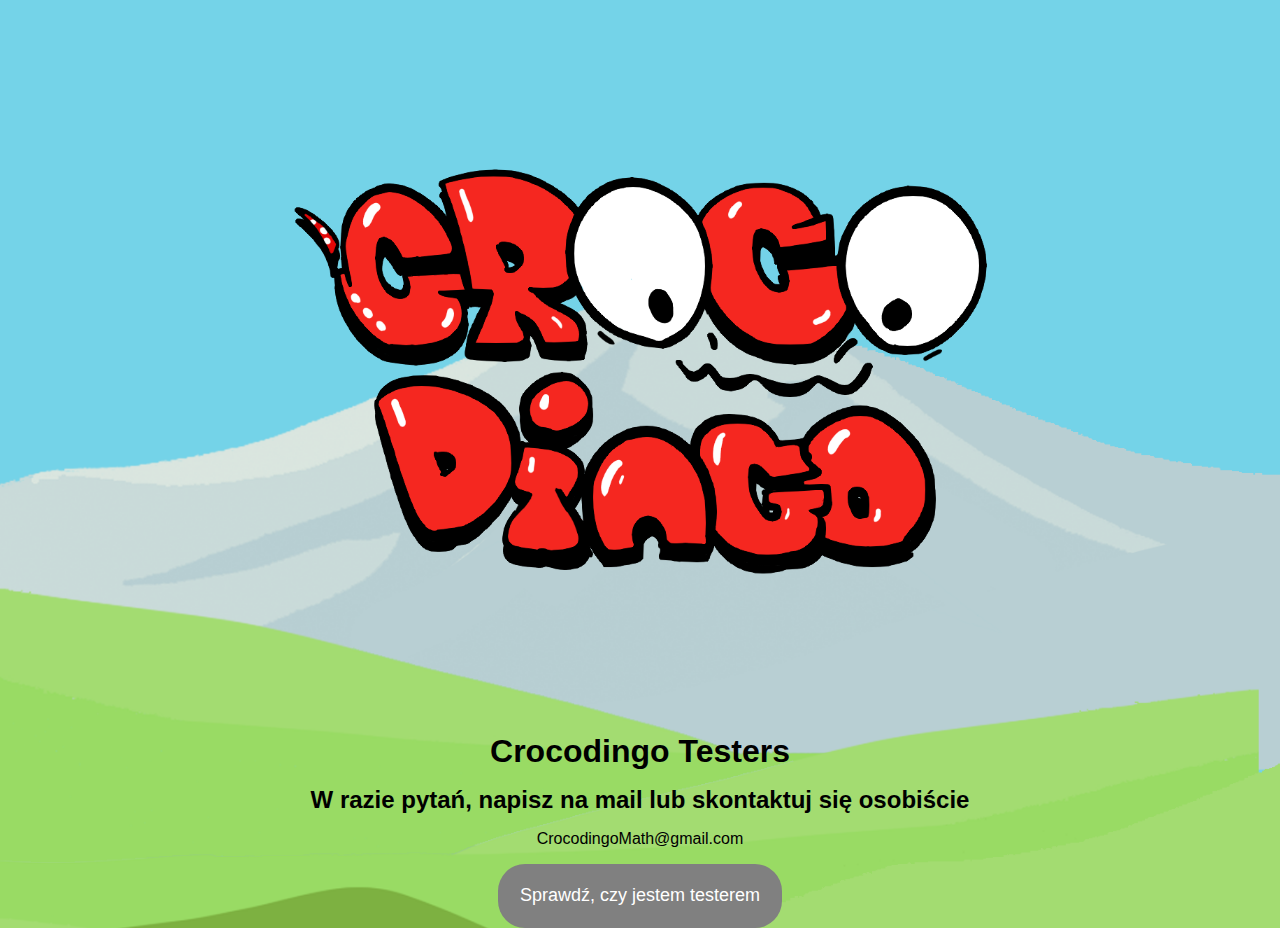
==== index.html @ 9077fbbf "Update index.html" ====
<!DOCTYPE html>
<html lang="en">
<head>
    <meta charset="UTF-8">
    <meta name="viewport" content="width=device-width, initial-scale=1.0">
    <title>Crocodingo</title>
    <link rel="stylesheet" href="style.css" />
    <link rel="icon" type="image/x-icon" href="/imgs/corcodoingo.png">
</head>
<body>
    <div>
        <img src="./imgs/corcodoingo.png" alt="crocodingo" />
        <h1>Crocodingo Testers</h1>
        <h2>W razie pytań, napisz na mail lub skontaktuj się osobiście</h2>
        <p>CrocodingoMath@gmail.com</p>
        <a href="https://play.google.com/apps/internaltest/4701530019733300821">Sprawdź, czy jestem testerem</a>
    </div>
</body>
</html>
---- style.css ----
* {
  margin: 0;
}

html {
  display: flex;
  flex-direction: column;
  align-items: center;
  font-family: "Trebuchet MS", "Lucida Sans Unicode", "Lucida Grande", "Lucida Sans", Arial, sans-serif;
  background-image: url("./imgs/tlobezwody.png");
  background-repeat: no-repeat;
  background-position: top;
  background-size: cover;
}

div {
  height: 100vh;
  display: flex;
  flex-direction: column;
  align-items: center;
  gap: 1em;
}
div img {
  width: 70%;
}
div a {
  display: block;
  text-decoration: none;
  background-color: gray;
  color: white;
  padding: 1.2em;
  border-radius: 1.5em;
  font-size: large;
}/*# sourceMappingURL=style.css.map */
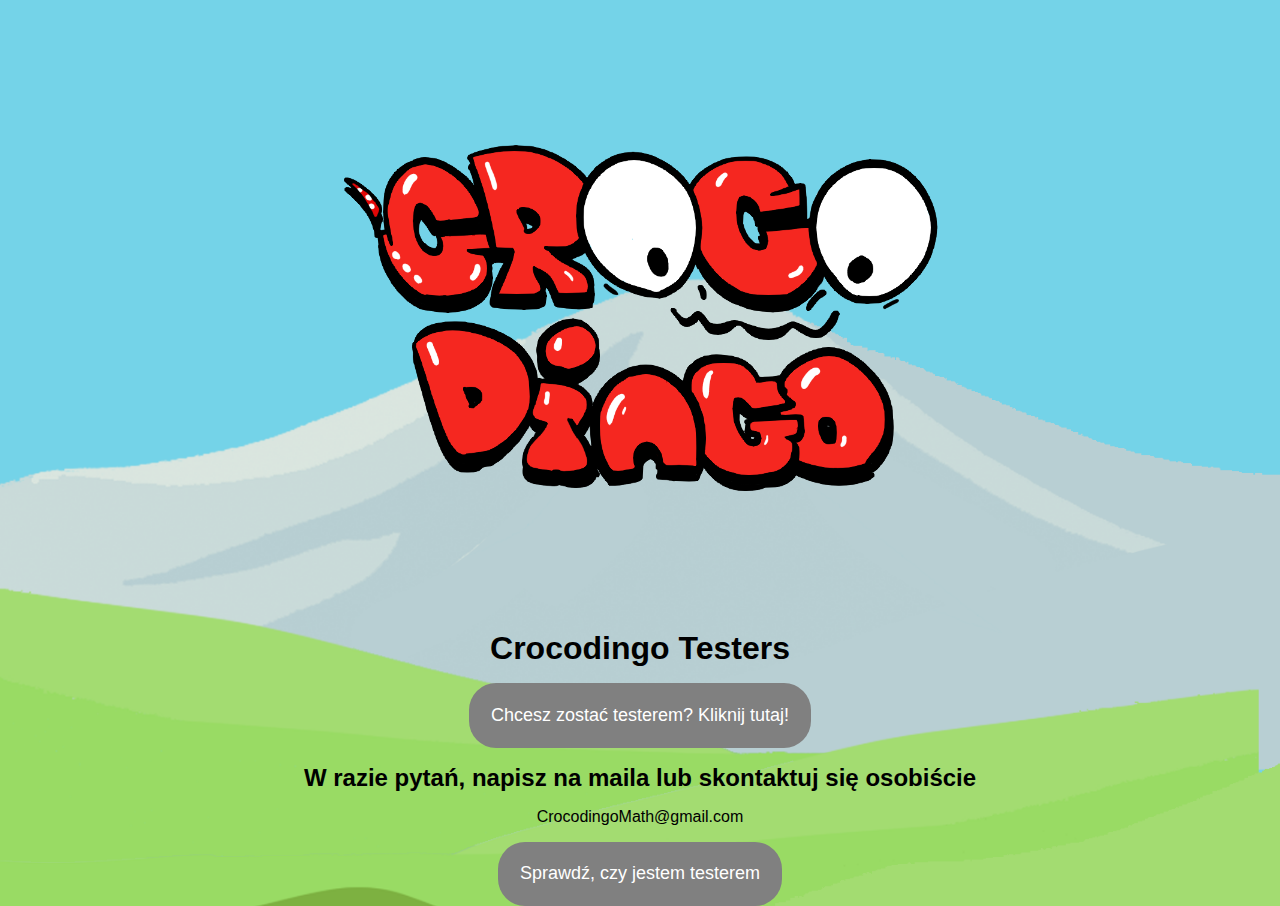
==== commit ad368867: "Update index.html" ====
--- a/index.html
+++ b/index.html
@@ -11,7 +11,8 @@
     <div>
         <img src="./imgs/corcodoingo.png" alt="crocodingo" />
         <h1>Crocodingo Testers</h1>
-        <h2>W razie pytań, napisz na mail lub skontaktuj się osobiście</h2>
+        <a href="https://docs.google.com/forms/d/e/1FAIpQLSfS8l5tmMw5cBd4NJMPCqVlQpA24VnbEKtlPQnazrOctA3NIg/viewform">Chcesz zostać testerem? Kliknij tutaj!</a>
+        <h2>W razie pytań, napisz na maila lub skontaktuj się osobiście</h2>
         <p>CrocodingoMath@gmail.com</p>
         <a href="https://play.google.com/apps/internaltest/4701530019733300821">Sprawdź, czy jestem testerem</a>
     </div>
--- a/style.css
+++ b/style.css
@@ -21,7 +21,7 @@
   gap: 1em;
 }
 div img {
-  width: 70%;
+  width: 60%;
 }
 div a {
   display: block;
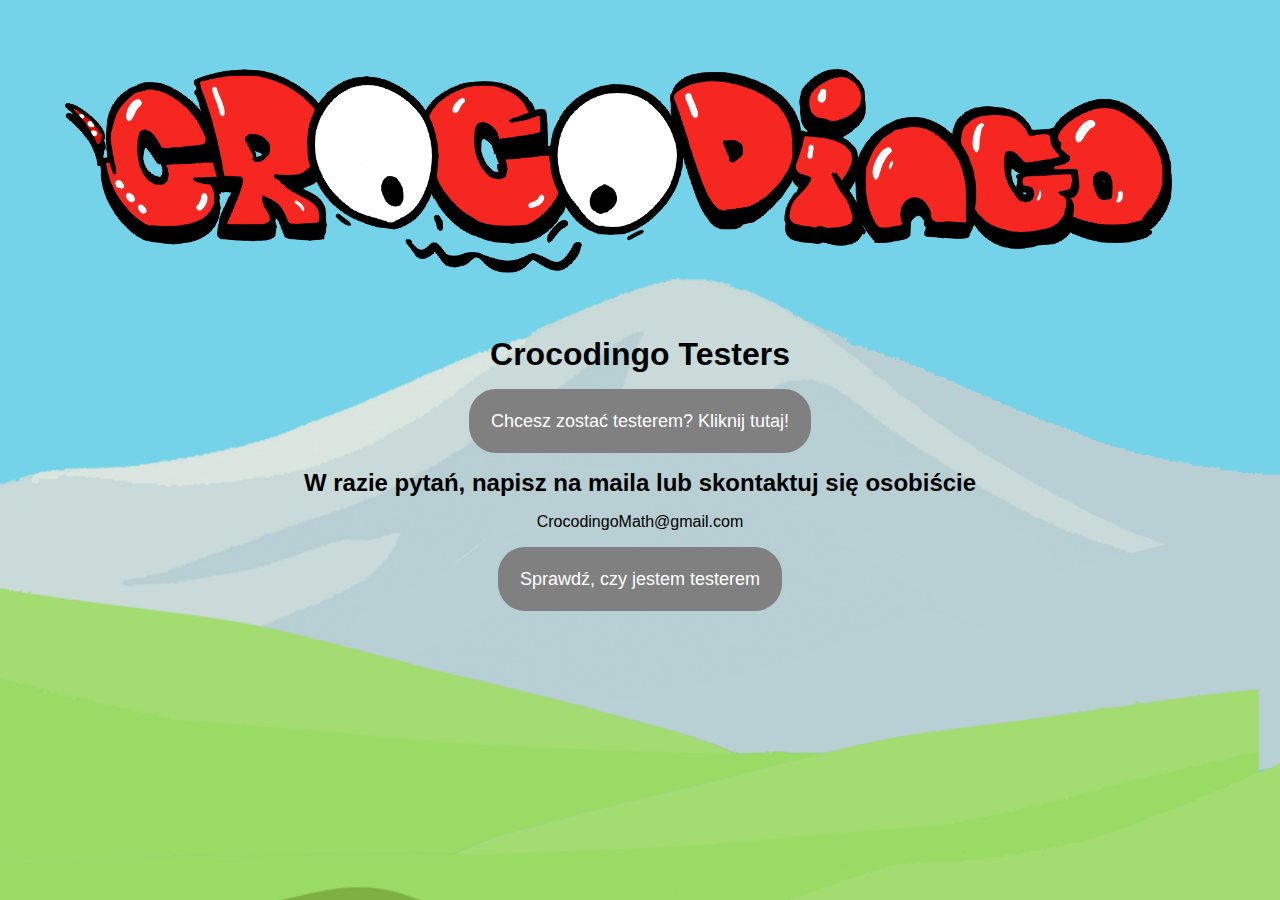
==== commit 2d5a0d8b: "Update index.html" ====
--- a/index.html
+++ b/index.html
@@ -3,6 +3,10 @@
 <head>
     <meta charset="UTF-8">
     <meta name="viewport" content="width=device-width, initial-scale=1.0">
+    <meta name="robots" content="index, follow">
+    <meta name="keywords" content="Matematyka,Matura z matematyki,Systematyczna nauka,Ćwiczenia matematyczne,Rozwiązywanie zadań,Przygotowanie do egzaminu,Matematyczne wyzwania,Crocodingo, Narzędzie edukacyjne,Testy matematyczne,Algorytmy matematyczne,Zadania maturalne,Efektywna nauka,Pomoc w nauce,Aplikacja edukacyjna">
+    <meta name="description" content="Crocodingo to aplikacja pomagająca w systematycznej nauce do matury z matematyki, bądź z nami!">
+    <meta property="og:image" content="tlobezwody.png">
     <title>Crocodingo</title>
     <link rel="stylesheet" href="style.css" />
     <link rel="icon" type="image/x-icon" href="/imgs/corcodoingo.png">
--- a/style.css
+++ b/style.css
@@ -21,7 +21,7 @@
   gap: 1em;
 }
 div img {
-  width: 60%;
+  width: 100%;
 }
 div a {
   display: block;
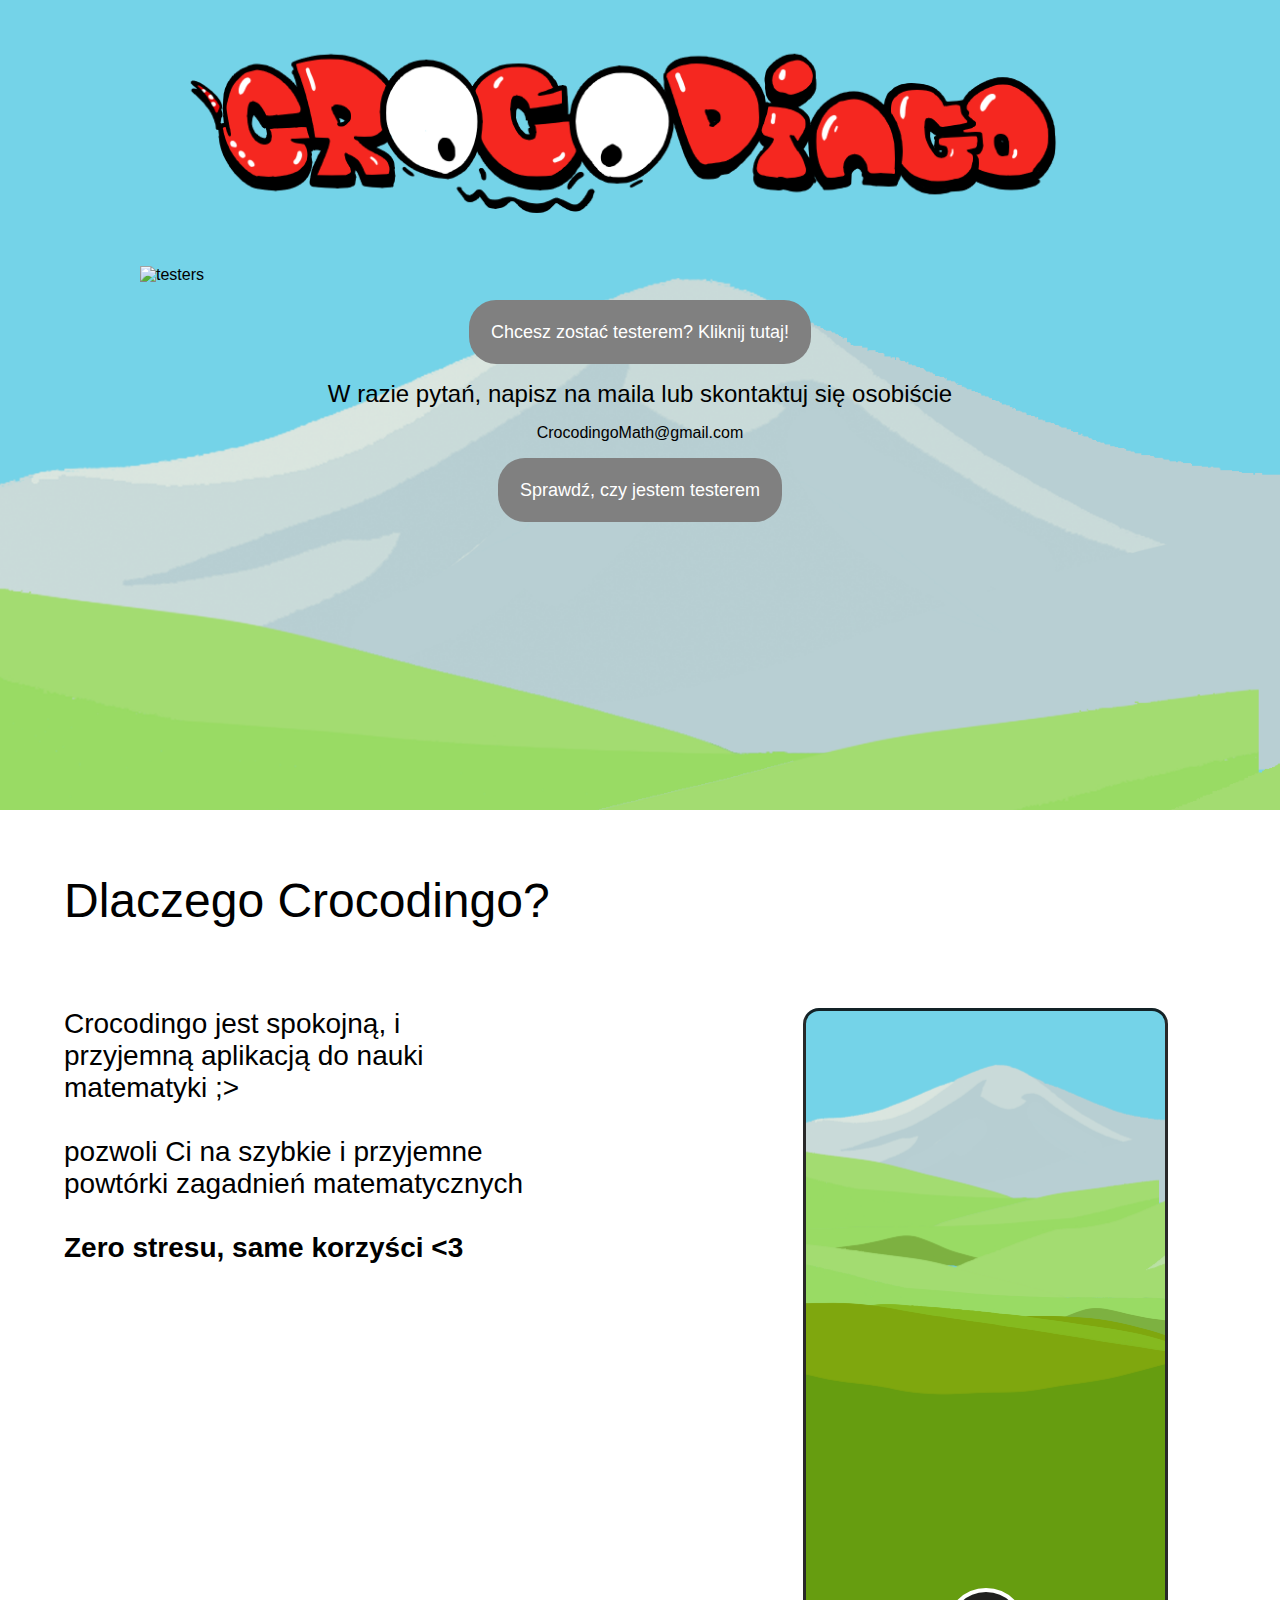
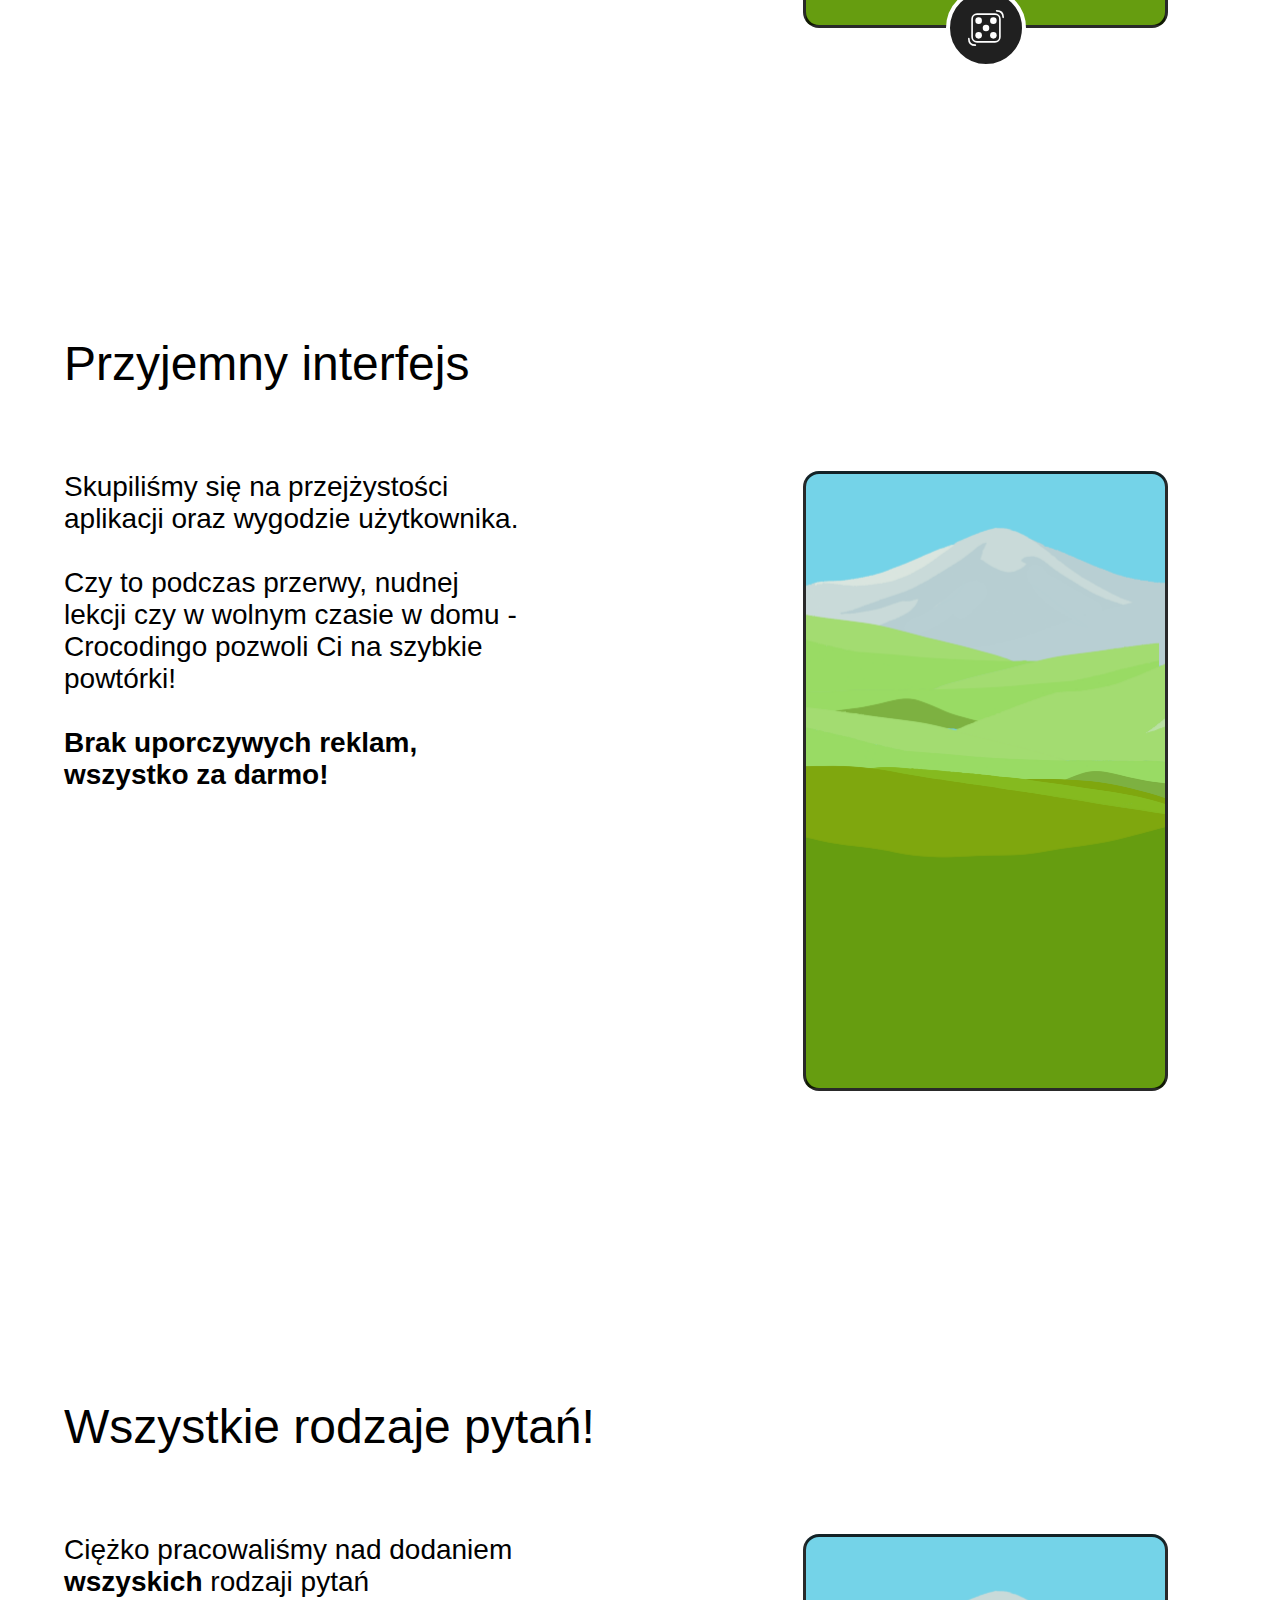
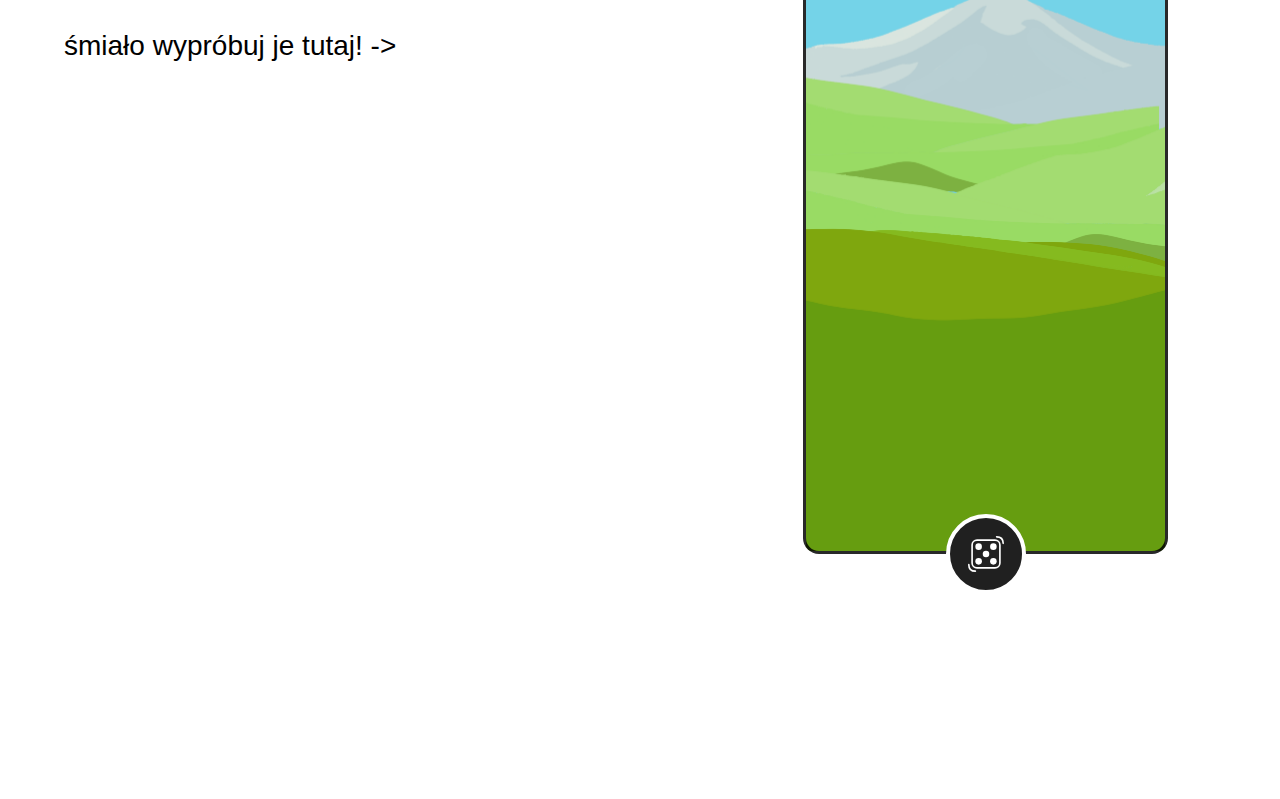
==== commit 983e808c: "[NEW] dodano nowe zdj" ====
--- a/index.html
+++ b/index.html
@@ -10,15 +10,115 @@
     <title>Crocodingo</title>
     <link rel="stylesheet" href="style.css" />
     <link rel="icon" type="image/x-icon" href="/imgs/corcodoingo.png">
+    <script src="script.js"></script>
 </head>
-<body>
-    <div>
+<body onload="init()">
+    <div class="center">
         <img src="./imgs/corcodoingo.png" alt="crocodingo" />
-        <h1>Crocodingo Testers</h1>
+        <img src="./imgs/testers.png" alt="testers" />
         <a href="https://docs.google.com/forms/d/e/1FAIpQLSfS8l5tmMw5cBd4NJMPCqVlQpA24VnbEKtlPQnazrOctA3NIg/viewform">Chcesz zostać testerem? Kliknij tutaj!</a>
         <h2>W razie pytań, napisz na maila lub skontaktuj się osobiście</h2>
         <p>CrocodingoMath@gmail.com</p>
         <a href="https://play.google.com/apps/internaltest/4701530019733300821">Sprawdź, czy jestem testerem</a>
     </div>
+    <div class="showcase">
+        <h1>Dlaczego Crocodingo?</h1>
+        <div class="showcase-layout">
+            <section>
+                <h2>Crocodingo jest spokojną, i przyjemną aplikacją do nauki matematyki ;&gt
+                    <br><br>
+                    pozwoli Ci na szybkie i przyjemne powtórki zagadnień matematycznych
+                    <br><br><b>Zero stresu, same korzyści &lt3</b>
+                </h2>
+            </section>
+            <section>
+                <section class="showcase-display-roll">
+                    <div class="showcase-display bg-img" style="background-image: url('./imgs/tlobezwody.png');">
+                        <img id="croco" src="./imgs/logo.png" alt="cerwone croco" onclick="krokodyl_mrugaj()">
+                        <img id="czapka" alt="cerwone croco" onclick="krokodyl_mrugaj()">
+                    </div>
+                    <div class="dice">
+                        <button onclick="random_hat();rotate(this)">
+                            <svg width="36" height="36" stroke-linecap="round" stroke-linejoin="round" stroke-width="0.125em" viewBox="0 0 44 44" fill="none" xmlns="http://www.w3.org/2000/svg">
+                                <rect x="5" y="5" width="34" height="34" rx="6" stroke="white" stroke-width="2"/>
+                                <circle cx="13" cy="31" r="4" fill="white"/>
+                                <circle cx="13" cy="13" r="4" fill="white"/>
+                                <circle cx="31" cy="31" r="4" fill="white"/>
+                                <circle cx="31" cy="13" r="4" fill="white"/>
+                                <circle cx="22" cy="22" r="4" fill="white"/>
+                                <path d="M9 43C1.68571 43 1.00003 37.8571 1 35" stroke="white" stroke-width="2" stroke-linecap="round"/>
+                                <path d="M35 1C42.3143 1 43 6.14286 43 9" stroke="white" stroke-width="2" stroke-linecap="round"/>
+                                </svg>
+                        </button>
+                    </div>
+                </section>      
+            </section>
+        </div>
+    </div>
+    <div class="showcase">
+        <h1>Przyjemny interfejs</h1>
+        <div class="showcase-layout">
+            <section>
+                <h2>Skupiliśmy się na przejżystości aplikacji oraz wygodzie użytkownika.
+                    <br><br>
+                    Czy to podczas przerwy, nudnej lekcji czy w wolnym czasie w domu - Crocodingo pozwoli Ci na szybkie powtórki!
+                    <br><br><b>Brak uporczywych reklam, wszystko za darmo!</b>
+                </h2>
+            </section>
+            <section>
+                <section class="showcase-display-roll">
+                    <div class="showcase-display bg-img" style="background-image: url('./imgs/tlobezwody.png');">
+                        <img src="" alt="cerwone croco">
+                    </div>
+                    <div class="dice" style="opacity: 0;">
+                        <button style="cursor:auto;">
+                            <svg width="36" height="36" stroke-linecap="round" stroke-linejoin="round" stroke-width="0.125em" viewBox="0 0 44 44" fill="none" xmlns="http://www.w3.org/2000/svg">
+                                <rect x="5" y="5" width="34" height="34" rx="6" stroke="white" stroke-width="2"/>
+                                <circle cx="13" cy="31" r="4" fill="white"/>
+                                <circle cx="13" cy="13" r="4" fill="white"/>
+                                <circle cx="31" cy="31" r="4" fill="white"/>
+                                <circle cx="31" cy="13" r="4" fill="white"/>
+                                <circle cx="22" cy="22" r="4" fill="white"/>
+                                <path d="M9 43C1.68571 43 1.00003 37.8571 1 35" stroke="white" stroke-width="2" stroke-linecap="round"/>
+                                <path d="M35 1C42.3143 1 43 6.14286 43 9" stroke="white" stroke-width="2" stroke-linecap="round"/>
+                                </svg>
+                        </button>
+                    </div>
+                </section>      
+            </section>
+        </div>
+    </div>
+    <div class="showcase">
+        <h1>Wszystkie rodzaje pytań!</h1>
+        <div class="showcase-layout">
+            <section>
+                <h2>Ciężko pracowaliśmy nad dodaniem <b>wszyskich</b> rodzaji pytań
+                    <br><br>
+                    śmiało wypróbuj je tutaj! ->
+                </h2>
+            </section>
+            <section>
+                <section class="showcase-display-roll">
+                    <div class="showcase-display bg-img" style="background-image: url('./imgs/tlobezwody.png');">
+                        <img src="" alt="cerwone croco">
+                    </div>
+                    <div class="dice">
+                        <button>
+                            <svg width="36" height="36" stroke-linecap="round" stroke-linejoin="round" stroke-width="0.125em" viewBox="0 0 44 44" fill="none" xmlns="http://www.w3.org/2000/svg">
+                                <rect x="5" y="5" width="34" height="34" rx="6" stroke="white" stroke-width="2"/>
+                                <circle cx="13" cy="31" r="4" fill="white"/>
+                                <circle cx="13" cy="13" r="4" fill="white"/>
+                                <circle cx="31" cy="31" r="4" fill="white"/>
+                                <circle cx="31" cy="13" r="4" fill="white"/>
+                                <circle cx="22" cy="22" r="4" fill="white"/>
+                                <path d="M9 43C1.68571 43 1.00003 37.8571 1 35" stroke="white" stroke-width="2" stroke-linecap="round"/>
+                                <path d="M35 1C42.3143 1 43 6.14286 43 9" stroke="white" stroke-width="2" stroke-linecap="round"/>
+                                </svg>
+                        </button>
+                    </div>
+                </section>      
+            </section>
+        </div>
+    </div>
 </body>
 </html>
--- a/style.css
+++ b/style.css
@@ -1,29 +1,32 @@
 * {
   margin: 0;
+  font-family: "Trebuchet MS", "Lucida Sans Unicode", "Lucida Grande", "Lucida Sans", Arial, sans-serif;
 }
 
-html {
+h1, h2, h3, h4, h5, h6 {
+  font-weight: normal;
+}
+
+.center {
   display: flex;
   flex-direction: column;
   align-items: center;
-  font-family: "Trebuchet MS", "Lucida Sans Unicode", "Lucida Grande", "Lucida Sans", Arial, sans-serif;
+  height: 90vh;
+  width: 100%;
   background-image: url("./imgs/tlobezwody.png");
   background-repeat: no-repeat;
   background-position: top;
   background-size: cover;
-}
-
-div {
-  height: 100vh;
-  display: flex;
   flex-direction: column;
   align-items: center;
   gap: 1em;
+  min-height: 800px;
 }
-div img {
+.center img {
   width: 100%;
+  max-width: 1000px;
 }
-div a {
+.center a {
   display: block;
   text-decoration: none;
   background-color: gray;
@@ -31,4 +34,120 @@
   padding: 1.2em;
   border-radius: 1.5em;
   font-size: large;
-}/*# sourceMappingURL=style.css.map */
+}
+
+@media screen and (max-width: 1000px) {
+  .showcase {
+    min-height: 900px;
+  }
+}
+#croco, #czapka {
+  cursor: pointer;
+}
+
+.showcase {
+  padding-top: 7vh;
+  height: 90vh;
+  width: 90%;
+  max-width: 1420px;
+  min-height: 1000px;
+  margin: auto;
+}
+@media screen and (max-width: 1000px) {
+  .showcase .showcase-layout {
+    margin-top: 5em;
+    margin-bottom: 5em;
+    display: flex;
+    flex-direction: column;
+    gap: 2em;
+    height: 70%;
+  }
+  .showcase section {
+    width: 100%;
+    display: flex;
+    justify-content: center;
+  }
+  .showcase .showcase-display {
+    width: 100%;
+    max-width: 300px;
+  }
+}
+@media screen and (min-width: 1000px) {
+  .showcase .showcase-layout {
+    margin-top: 5em;
+    margin-bottom: 5em;
+    display: flex;
+    justify-content: space-between;
+    height: 70%;
+  }
+  .showcase .showcase-display {
+    float: right;
+  }
+  .showcase section {
+    width: 40%;
+  }
+}
+.showcase h1 {
+  font-size: 48px;
+}
+.showcase h2 {
+  font-size: 28px;
+}
+.showcase section {
+  height: 100%;
+}
+.showcase .showcase-display-roll {
+  width: 100%;
+  display: flex;
+  flex-direction: column;
+  align-items: center;
+}
+.showcase .showcase-display {
+  height: calc(100% - 2.4em);
+  display: block;
+  position: relative;
+  justify-content: center;
+  align-items: center;
+  border: 0.2em solid rgba(0, 0, 0, 0.838);
+  border-radius: 1em;
+  overflow: hidden;
+  padding: 1em;
+  aspect-ratio: 9/16;
+}
+.showcase .showcase-display img {
+  position: absolute;
+  width: 90%;
+  transform: translate(-50%, -50%);
+  left: 50%;
+  bottom: -5%;
+  transition: 0.33s;
+}
+.showcase .dice {
+  position: relative;
+  bottom: 2.5em;
+}
+.showcase .dice button {
+  width: 6em;
+  height: 6em;
+  border: 0.3em solid rgb(255, 255, 255);
+  border-radius: 100%;
+  transition: 0.5s cubic-bezier(0.68, -0.55, 0.265, 1.55);
+  display: flex;
+  align-items: center;
+  justify-content: center;
+  background-color: rgb(32, 32, 32);
+  cursor: pointer;
+}
+.showcase .dice button:hover {
+  transform: scale(1.2) translateZ(0px);
+  border: 0 solid rgb(0, 0, 0);
+}
+.showcase .dice svg {
+  transition: 2s cubic-bezier(0.09, 0.74, 0.01, 1.01);
+}
+
+.bg-img {
+  background-repeat: no-repeat;
+  background-position: bottom;
+  background-size: cover;
+}/*# sourceMappingURL=style.css.map */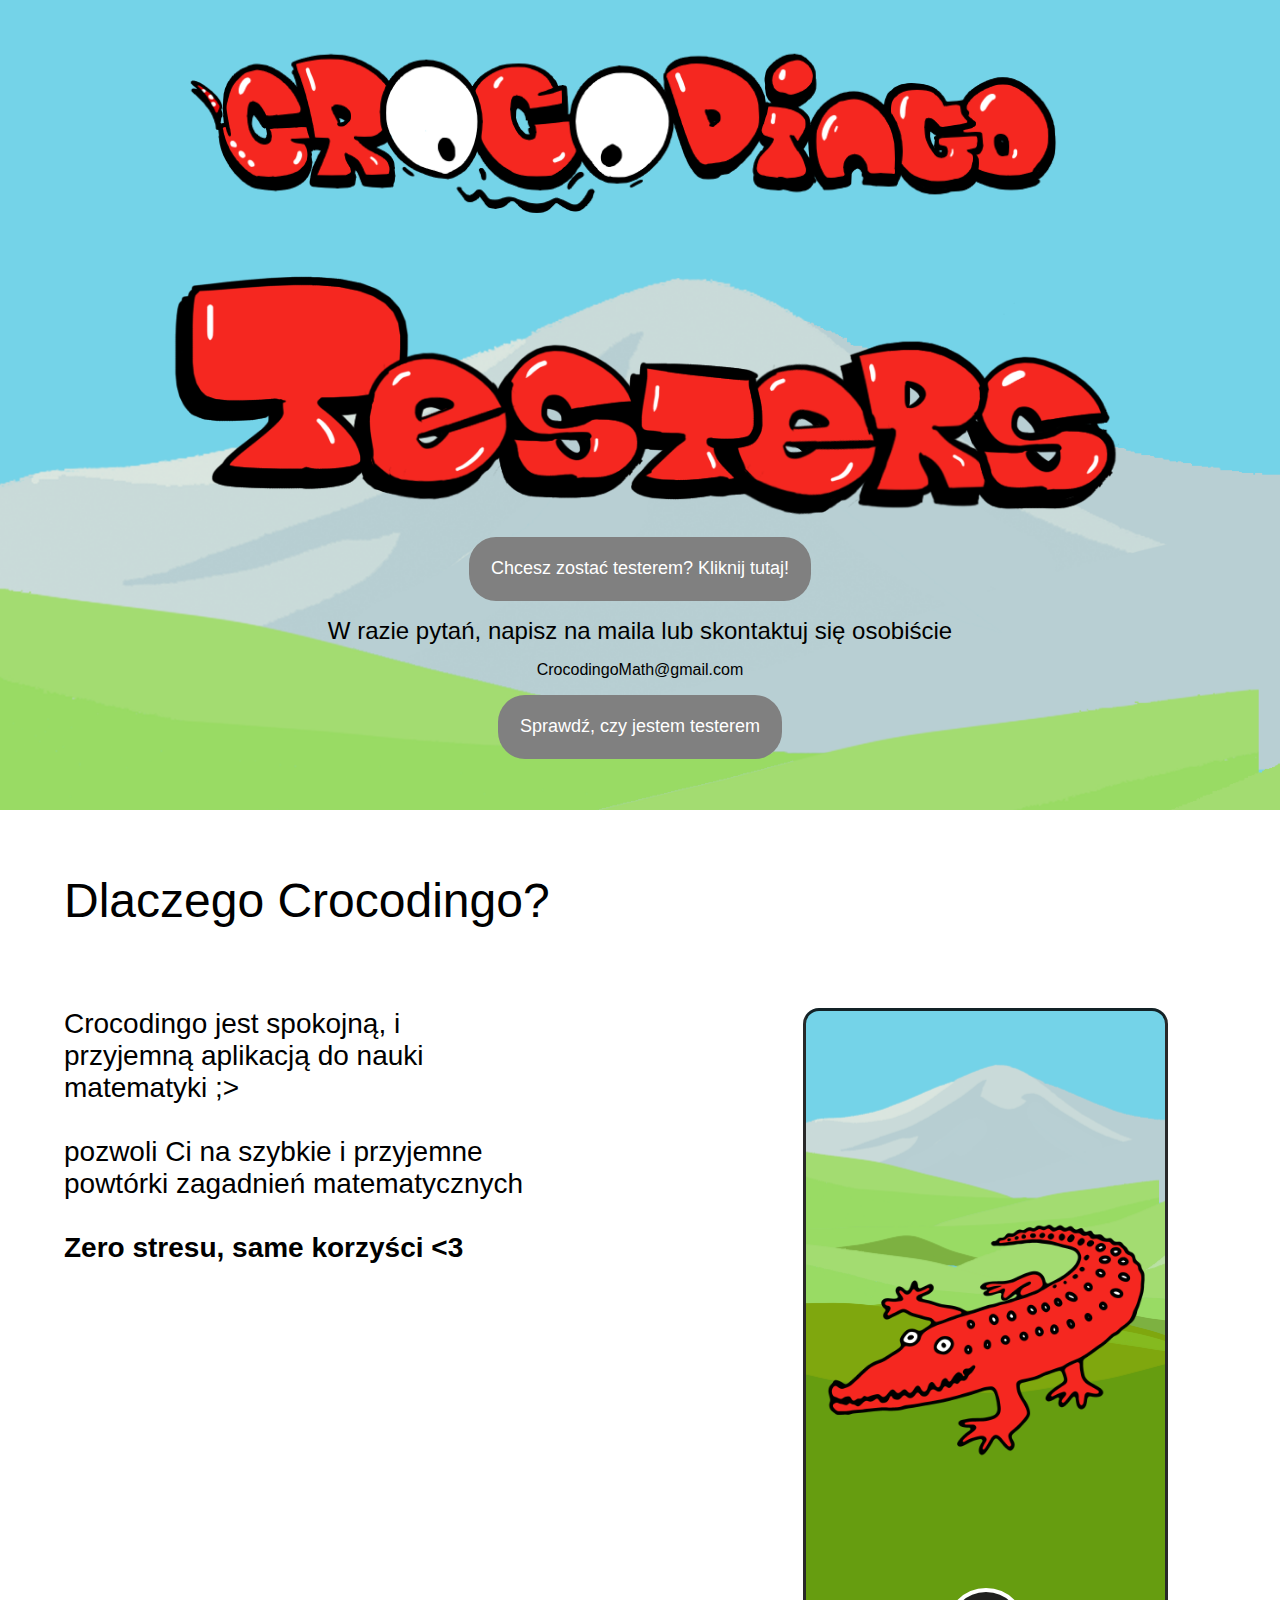
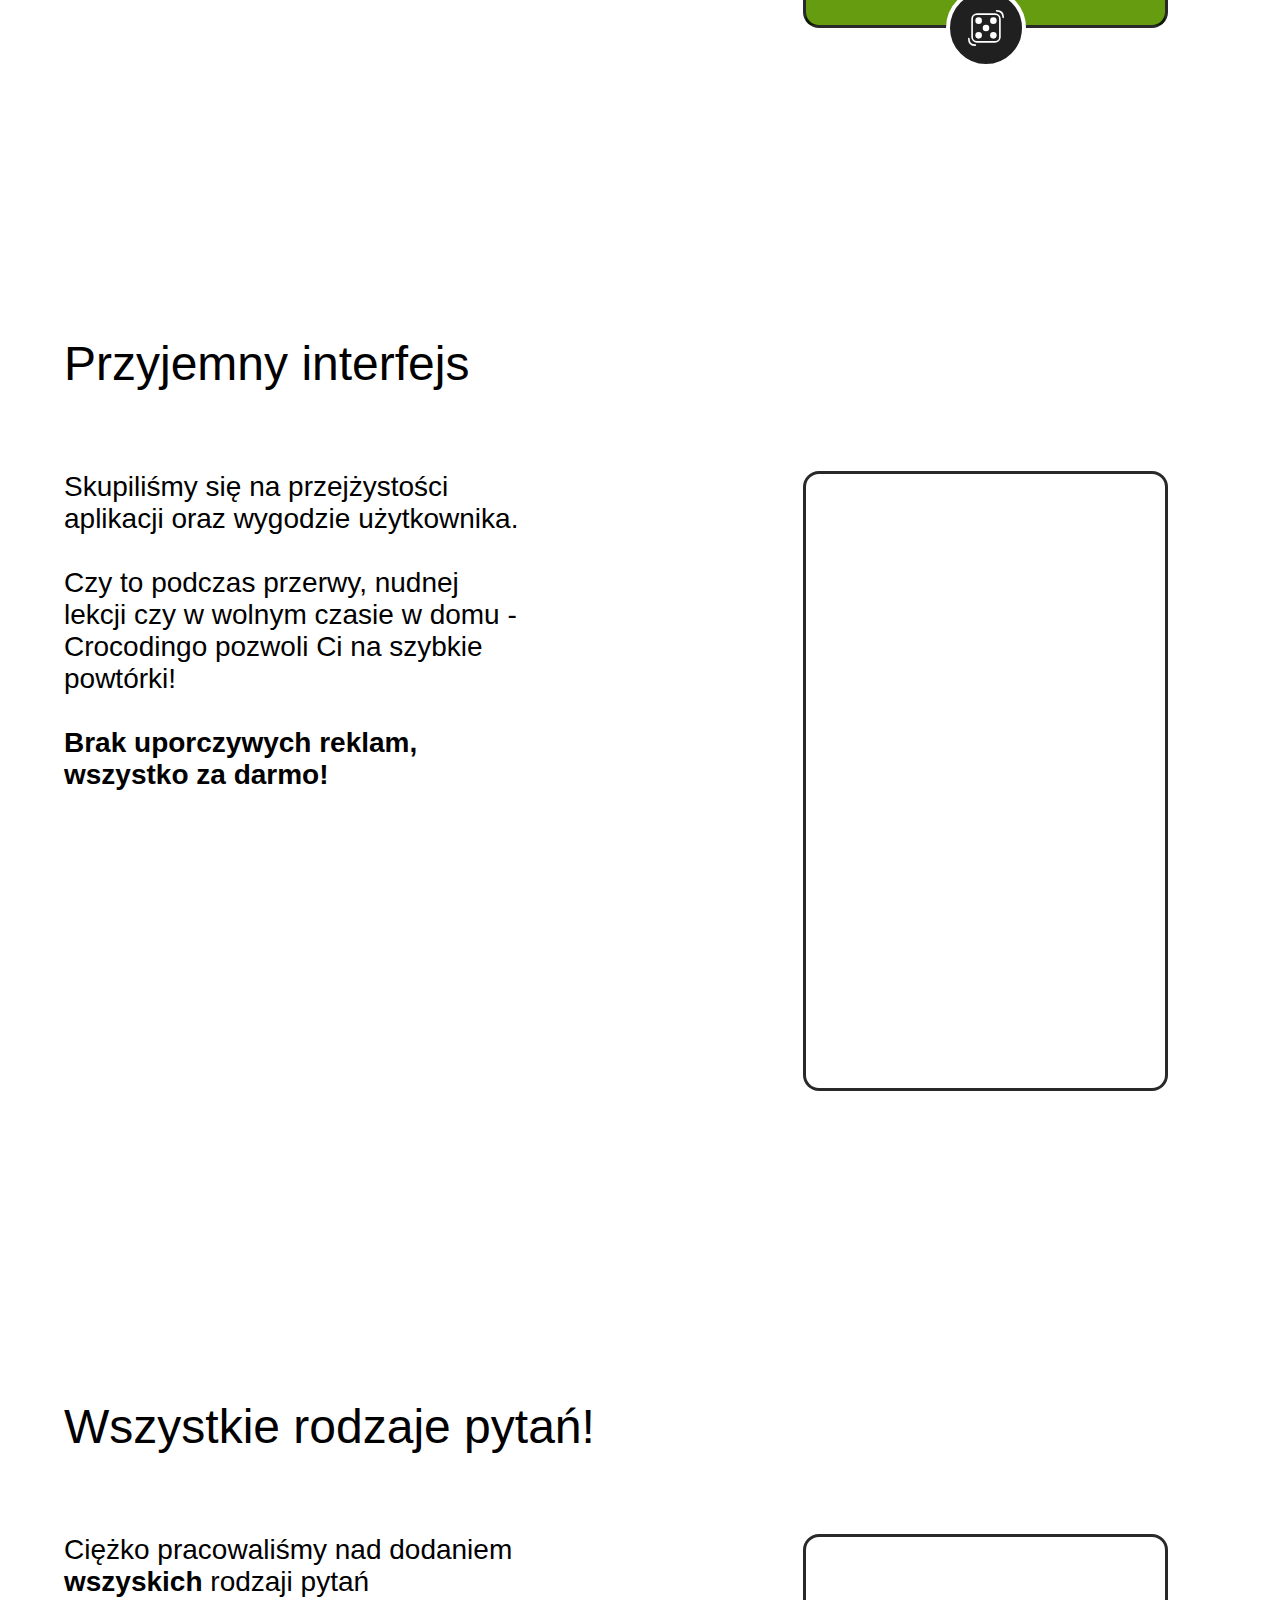
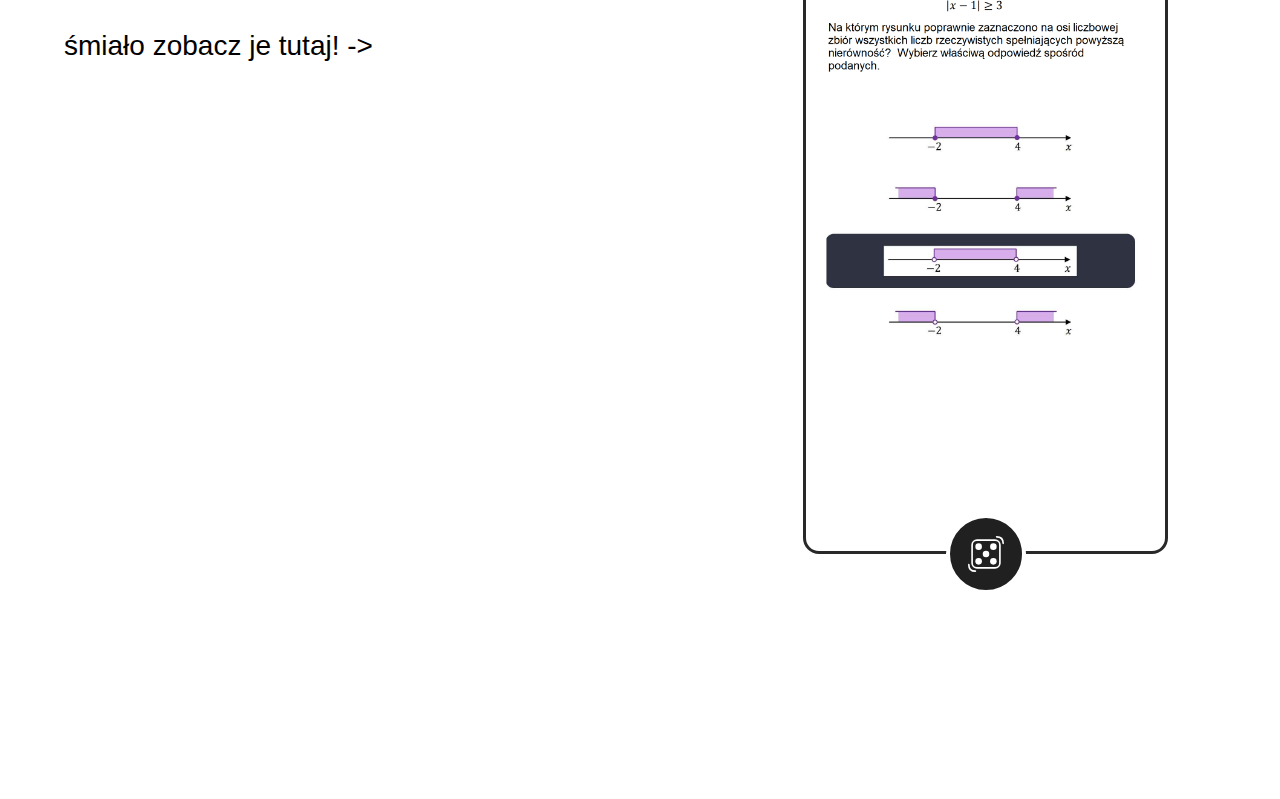
==== commit d24fe117: "[NEW] nowy wygląd strony" ====
--- a/index.html
+++ b/index.html
@@ -12,7 +12,7 @@
     <link rel="icon" type="image/x-icon" href="/imgs/corcodoingo.png">
     <script src="script.js"></script>
 </head>
-<body onload="init()">
+<body onload="init();losuj_pytanie()">
     <div class="center">
         <img src="./imgs/corcodoingo.png" alt="crocodingo" />
         <img src="./imgs/testers.png" alt="testers" />
@@ -67,7 +67,7 @@
             </section>
             <section>
                 <section class="showcase-display-roll">
-                    <div class="showcase-display bg-img" style="background-image: url('./imgs/tlobezwody.png');">
+                    <div class="showcase-display bg-img bg-center" style="background-image: url('./imgs/short_gameplay.gif');">
                         <img src="" alt="cerwone croco">
                     </div>
                     <div class="dice" style="opacity: 0;">
@@ -94,16 +94,16 @@
             <section>
                 <h2>Ciężko pracowaliśmy nad dodaniem <b>wszyskich</b> rodzaji pytań
                     <br><br>
-                    śmiało wypróbuj je tutaj! ->
+                    śmiało zobacz je tutaj! ->
                 </h2>
             </section>
             <section>
                 <section class="showcase-display-roll">
-                    <div class="showcase-display bg-img" style="background-image: url('./imgs/tlobezwody.png');">
-                        <img src="" alt="cerwone croco">
+                    <div class="showcase-display bg-img bg-center">
+                        <img src="" alt="pytania" id="pytania">
                     </div>
                     <div class="dice">
-                        <button>
+                        <button onclick="losuj_pytanie();rotate(this)">
                             <svg width="36" height="36" stroke-linecap="round" stroke-linejoin="round" stroke-width="0.125em" viewBox="0 0 44 44" fill="none" xmlns="http://www.w3.org/2000/svg">
                                 <rect x="5" y="5" width="34" height="34" rx="6" stroke="white" stroke-width="2"/>
                                 <circle cx="13" cy="31" r="4" fill="white"/>
--- a/style.css
+++ b/style.css
@@ -150,4 +150,9 @@
   background-repeat: no-repeat;
   background-position: bottom;
   background-size: cover;
+}
+
+.bg-center {
+  background-position: center;
+  background-size: cover;
 }/*# sourceMappingURL=style.css.map */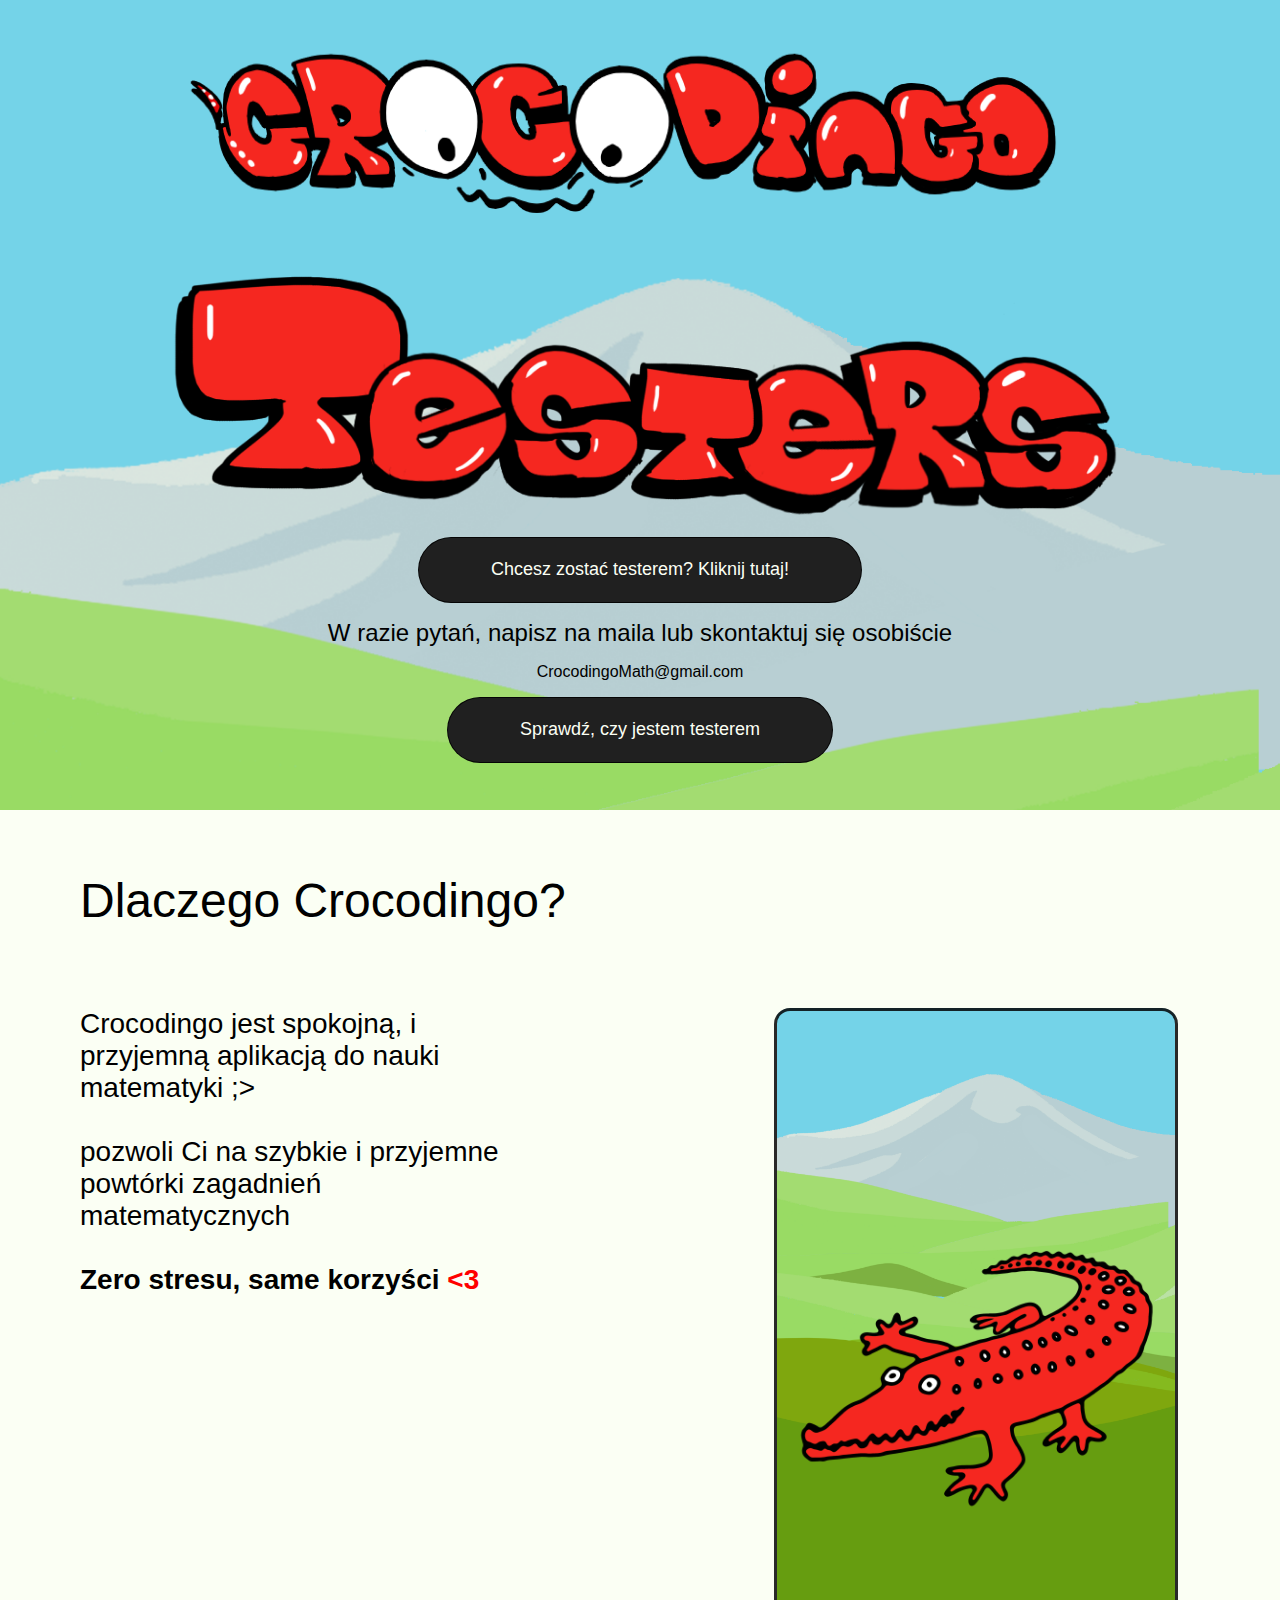
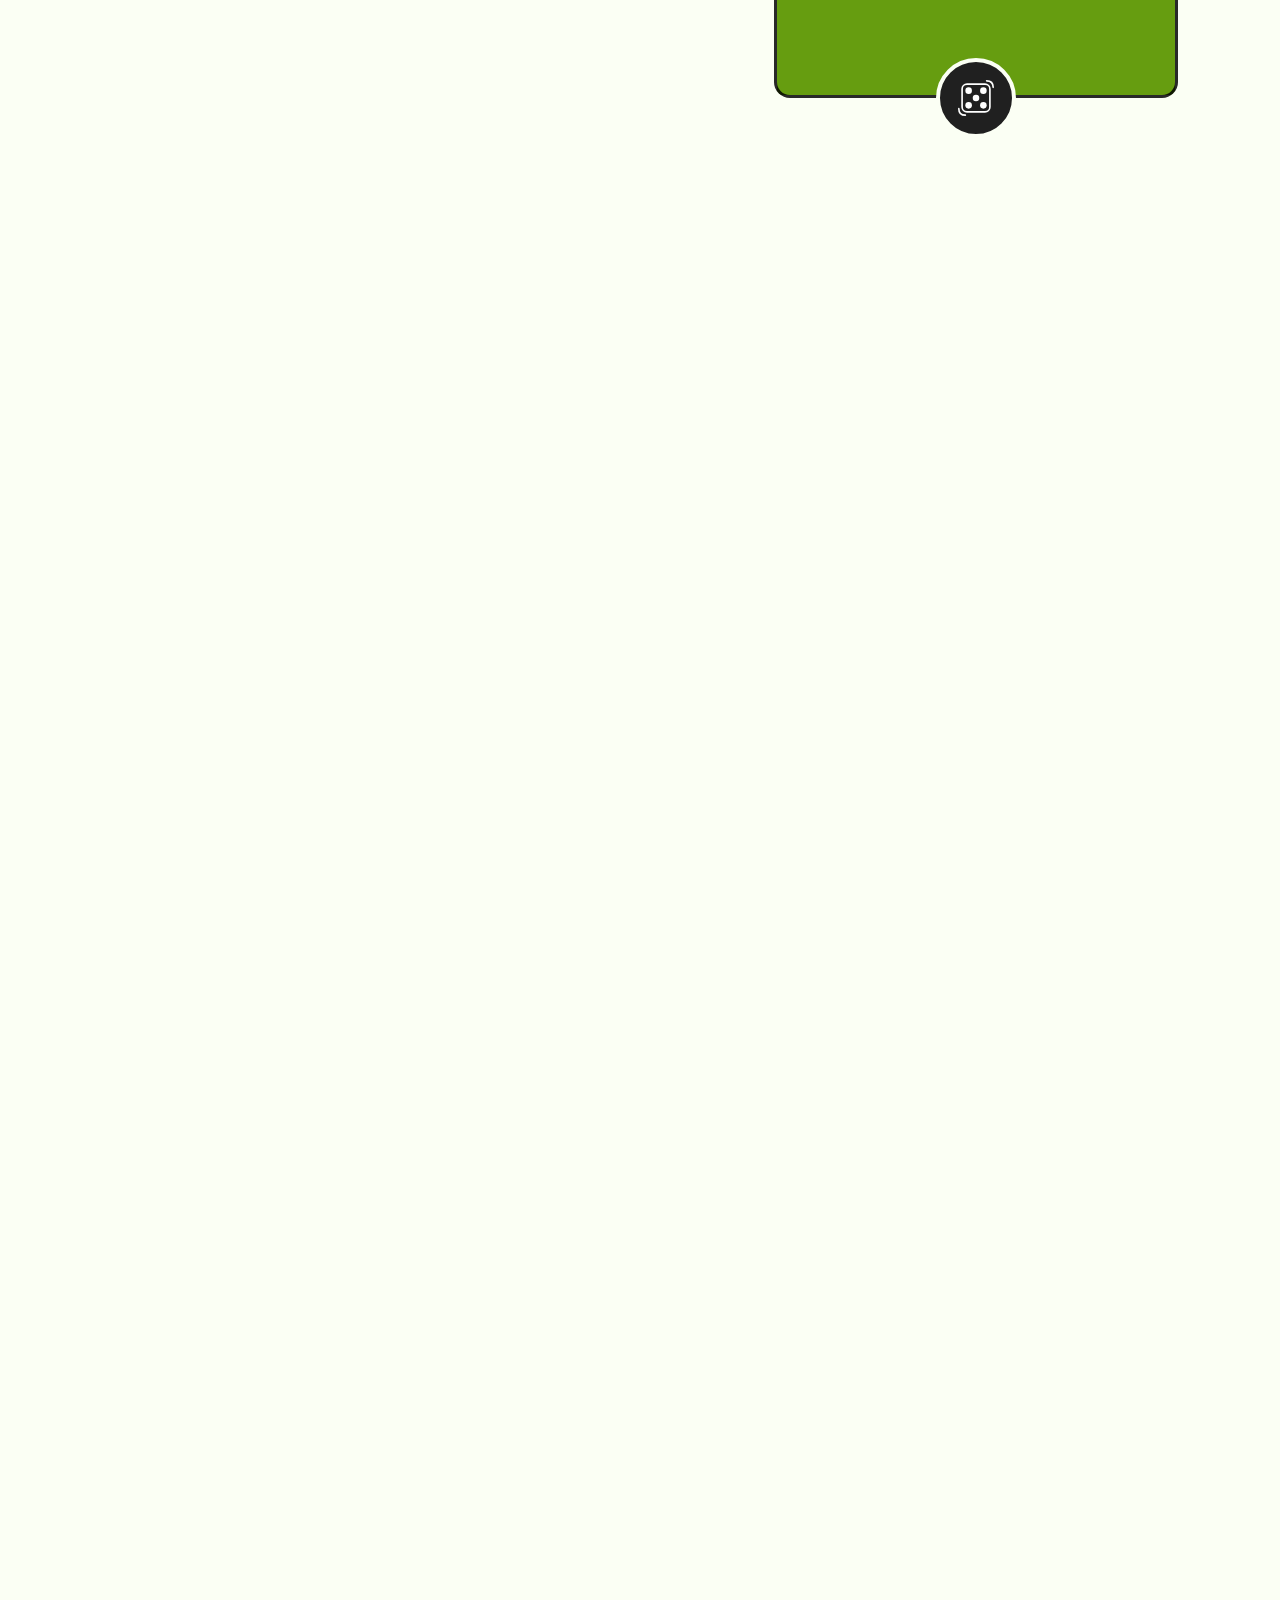
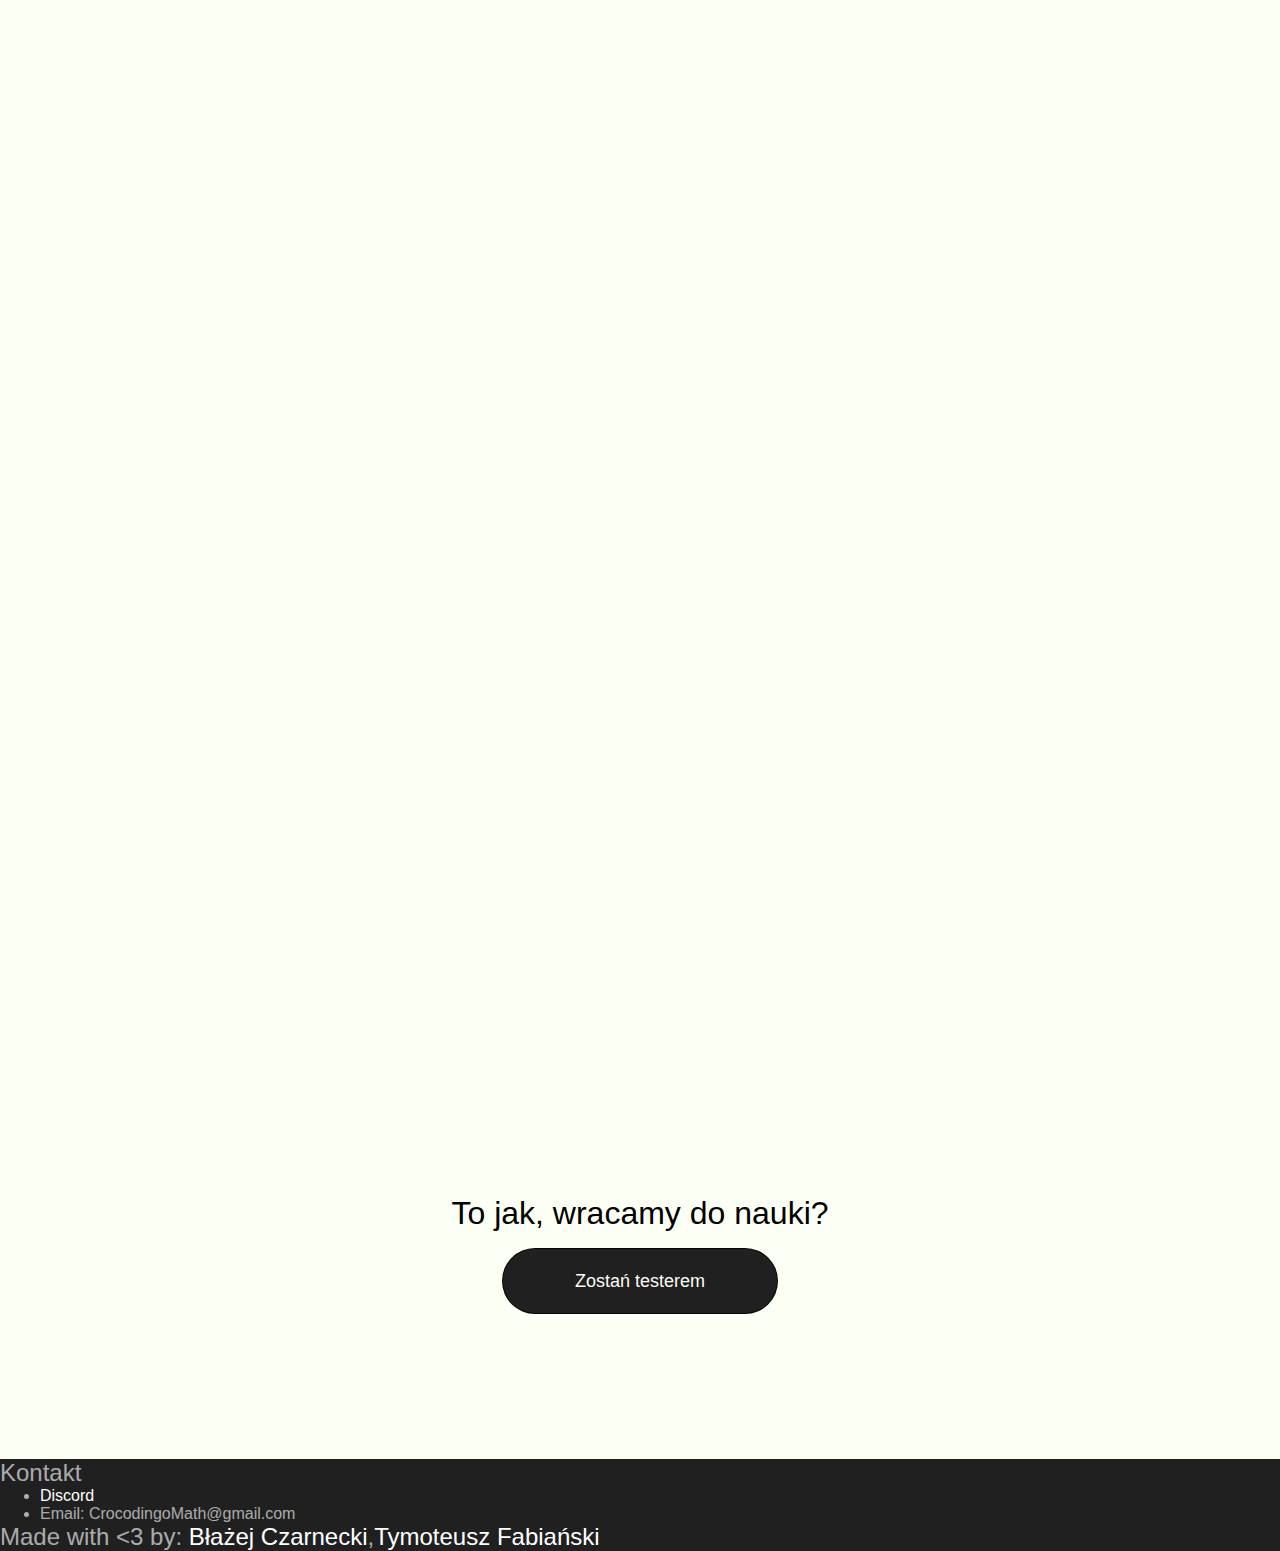
==== commit 5355962e: "[NEW] poprawiono wygląd" ====
--- a/index.html
+++ b/index.html
@@ -11,15 +11,21 @@
     <link rel="stylesheet" href="style.css" />
     <link rel="icon" type="image/x-icon" href="/imgs/corcodoingo.png">
     <script src="script.js"></script>
+    <script src="https://unpkg.com/aos@2.3.1/dist/aos.js"></script>
+    <link href="https://unpkg.com/aos@2.3.1/dist/aos.css" rel="stylesheet">
+    
 </head>
 <body onload="init();losuj_pytanie()">
+    <script>
+        AOS.init();
+      </script>
     <div class="center">
         <img src="./imgs/corcodoingo.png" alt="crocodingo" />
         <img src="./imgs/testers.png" alt="testers" />
-        <a href="https://docs.google.com/forms/d/e/1FAIpQLSfS8l5tmMw5cBd4NJMPCqVlQpA24VnbEKtlPQnazrOctA3NIg/viewform">Chcesz zostać testerem? Kliknij tutaj!</a>
+        <a class="abutton" href="https://docs.google.com/forms/d/e/1FAIpQLSfS8l5tmMw5cBd4NJMPCqVlQpA24VnbEKtlPQnazrOctA3NIg/viewform">Chcesz zostać testerem? Kliknij tutaj!</a>
         <h2>W razie pytań, napisz na maila lub skontaktuj się osobiście</h2>
         <p>CrocodingoMath@gmail.com</p>
-        <a href="https://play.google.com/apps/internaltest/4701530019733300821">Sprawdź, czy jestem testerem</a>
+        <a class="abutton" href="https://play.google.com/apps/internaltest/4701530019733300821">Sprawdź, czy jestem testerem</a>
     </div>
     <div class="showcase">
         <h1>Dlaczego Crocodingo?</h1>
@@ -28,7 +34,7 @@
                 <h2>Crocodingo jest spokojną, i przyjemną aplikacją do nauki matematyki ;&gt
                     <br><br>
                     pozwoli Ci na szybkie i przyjemne powtórki zagadnień matematycznych
-                    <br><br><b>Zero stresu, same korzyści &lt3</b>
+                    <br><br><b>Zero stresu, same korzyści <b style="color: red;">&lt3</b></b>
                 </h2>
             </section>
             <section>
@@ -55,16 +61,9 @@
             </section>
         </div>
     </div>
-    <div class="showcase">
+    <div class="showcase" data-aos="fade-up">
         <h1>Przyjemny interfejs</h1>
         <div class="showcase-layout">
-            <section>
-                <h2>Skupiliśmy się na przejżystości aplikacji oraz wygodzie użytkownika.
-                    <br><br>
-                    Czy to podczas przerwy, nudnej lekcji czy w wolnym czasie w domu - Crocodingo pozwoli Ci na szybkie powtórki!
-                    <br><br><b>Brak uporczywych reklam, wszystko za darmo!</b>
-                </h2>
-            </section>
             <section>
                 <section class="showcase-display-roll">
                     <div class="showcase-display bg-img bg-center" style="background-image: url('./imgs/short_gameplay.gif');">
@@ -86,9 +85,17 @@
                     </div>
                 </section>      
             </section>
+            <section>
+                <h2>Skupiliśmy się na przejżystości aplikacji oraz wygodzie użytkownika.
+                    <br><br>
+                    Czy to podczas przerwy, nudnej lekcji czy w wolnym czasie w domu - Crocodingo pozwoli Ci na szybkie powtórki!
+                    <br><br><b>Brak uporczywych reklam, wszystko za darmo!</b>
+                </h2>
+            </section>
+            
         </div>
     </div>
-    <div class="showcase">
+    <div class="showcase" data-aos="fade-up">
         <h1>Wszystkie rodzaje pytań!</h1>
         <div class="showcase-layout">
             <section>
@@ -99,7 +106,7 @@
             </section>
             <section>
                 <section class="showcase-display-roll">
-                    <div class="showcase-display bg-img bg-center">
+                    <div class="showcase-display bg-img bg-center" style="background-color: white;">
                         <img src="" alt="pytania" id="pytania">
                     </div>
                     <div class="dice">
@@ -120,5 +127,18 @@
             </section>
         </div>
     </div>
+    <div class="center-end">
+        <h1>To jak, wracamy do nauki?</h1>
+        <a class="abutton" href="https://docs.google.com/forms/d/e/1FAIpQLSfS8l5tmMw5cBd4NJMPCqVlQpA24VnbEKtlPQnazrOctA3NIg/viewform">Zostań testerem</a>
+        
+    </div>
+    <footer>
+        <h2>Kontakt</h2>
+        <ul>
+            <li><a href="https://discord.gg/ePuaSvvt">Discord</a></li>
+            <li>Email: CrocodingoMath@gmail.com</li>
+        </ul>
+        <h2>Made with &lt3 by: <a href="https://github.com/Blaz1q/">Błażej Czarnecki</a>,<a href="https://github.com/Tymakox/">Tymoteusz Fabiański</a></h2>
+    </footer>
 </body>
 </html>
--- a/style.css
+++ b/style.css
@@ -1,3 +1,7 @@
+body {
+  background-color: #FBFFF4;
+}
+
 * {
   margin: 0;
   font-family: "Trebuchet MS", "Lucida Sans Unicode", "Lucida Grande", "Lucida Sans", Arial, sans-serif;
@@ -5,6 +9,25 @@
 
 h1, h2, h3, h4, h5, h6 {
   font-weight: normal;
+}
+
+.abutton {
+  display: block;
+  text-decoration: none;
+  background-color: rgb(32, 32, 32);
+  color: #FBFFF4;
+  padding: 1.2em;
+  border: 0.1em solid rgba(0, 0, 0, 0.838);
+  padding-left: 4em;
+  padding-right: 4em;
+  border-radius: 100vh;
+  font-size: large;
+  transition: 0.3s;
+}
+
+.abutton:hover {
+  background-color: rgb(99, 99, 99);
+  border: 0.1em solid rgba(140, 255, 0, 0.066);
 }
 
 .center {
@@ -26,15 +49,6 @@
   width: 100%;
   max-width: 1000px;
 }
-.center a {
-  display: block;
-  text-decoration: none;
-  background-color: gray;
-  color: white;
-  padding: 1.2em;
-  border-radius: 1.5em;
-  font-size: large;
-}
 
 @media screen and (max-width: 1000px) {
   .showcase {
@@ -49,8 +63,8 @@
   padding-top: 7vh;
   height: 90vh;
   width: 90%;
-  max-width: 1420px;
-  min-height: 1000px;
+  max-width: 1120px;
+  min-height: 1100px;
   margin: auto;
 }
 @media screen and (max-width: 1000px) {
@@ -129,7 +143,7 @@
 .showcase .dice button {
   width: 6em;
   height: 6em;
-  border: 0.3em solid rgb(255, 255, 255);
+  border: 0.3em solid #FBFFF4;
   border-radius: 100%;
   transition: 0.5s cubic-bezier(0.68, -0.55, 0.265, 1.55);
   display: flex;
@@ -155,4 +169,25 @@
 .bg-center {
   background-position: center;
   background-size: cover;
+}
+
+.center-end {
+  height: 40vh;
+  display: flex;
+  flex-direction: column;
+  justify-content: flex-start;
+  align-items: center;
+  gap: 1em;
+}
+.center-end h1 {
+  margin-top: 3em;
+}
+
+footer {
+  color: rgba(255, 255, 255, 0.64);
+  background-color: rgb(32, 32, 32);
+}
+footer a {
+  color: rgb(255, 255, 255);
+  text-decoration: none;
 }/*# sourceMappingURL=style.css.map */